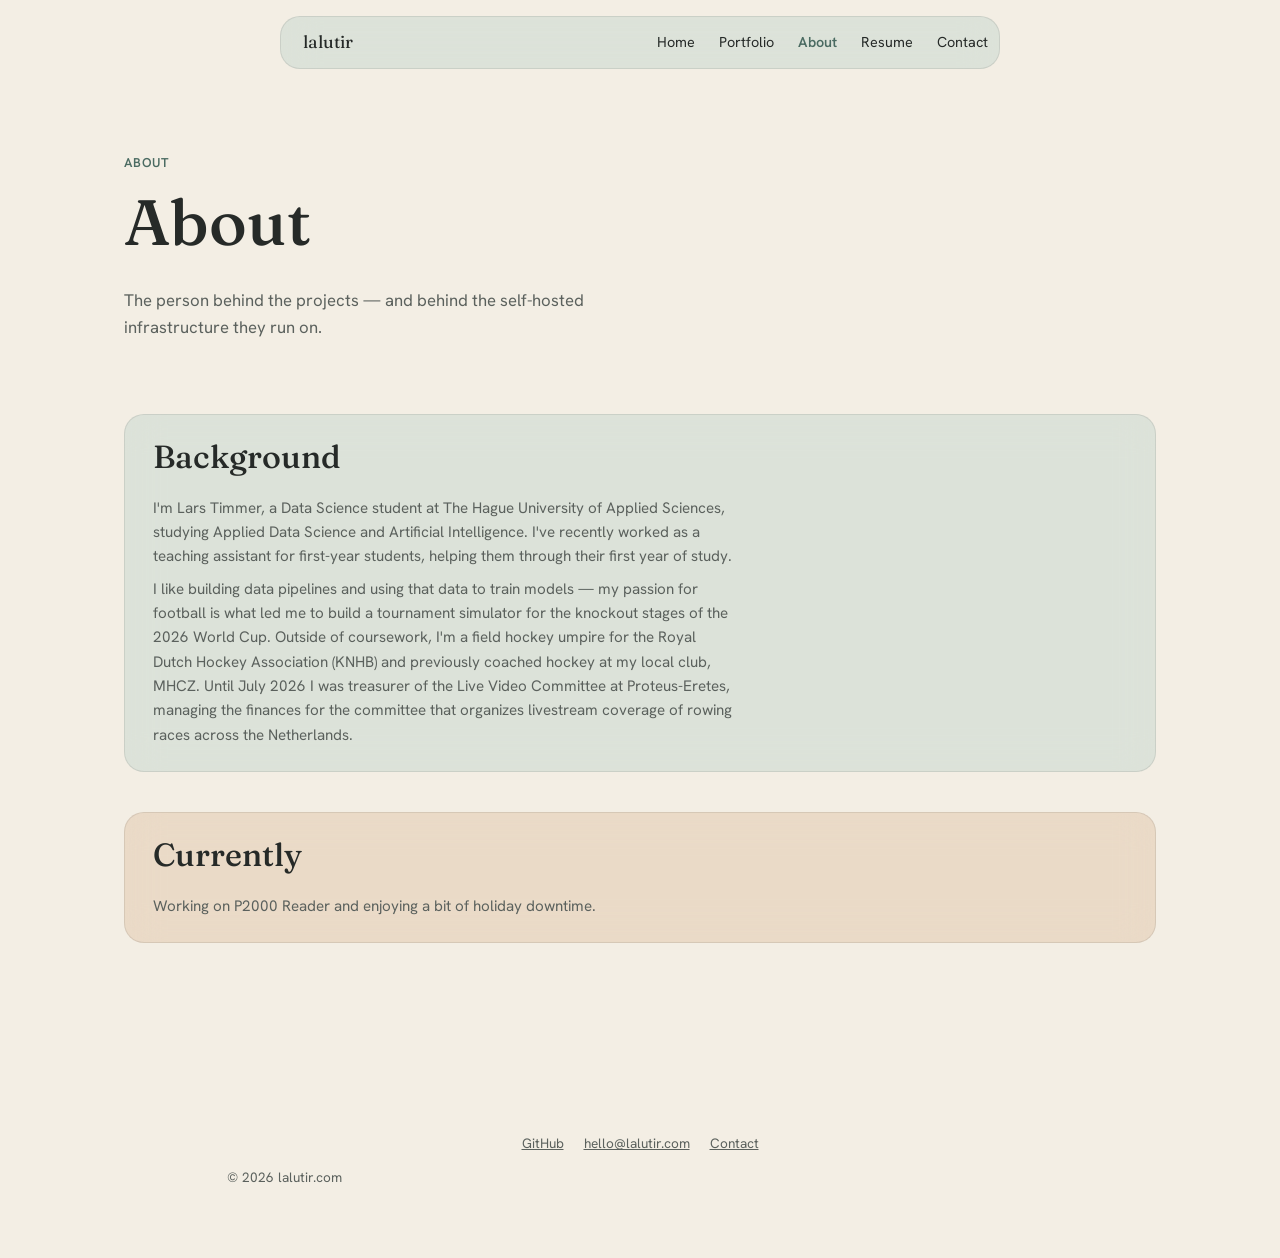
==== about/index.html @ 7908f193 "Full multi-page rebuild: home, portfolio, about, resume, contact, 404 Adds the Seaglass design syste" ====
<!DOCTYPE html>
<html lang="en">
<head>
<meta charset="UTF-8">
<meta name="viewport" content="width=device-width, initial-scale=1.0">
<title>About — lalutir.com</title>
<meta name="description" content="A bit about the person behind lalutir.com and its self-hosted projects.">
<meta name="theme-color" content="#F3EEE4">
<meta property="og:type" content="profile">
<meta property="og:title" content="About — lalutir.com">
<meta property="og:description" content="A bit about the person behind lalutir.com and its self-hosted projects.">
<meta property="og:url" content="https://lalutir.com/about/">
<meta property="og:image" content="https://lalutir.com/assets/og-image.png">
<meta name="twitter:card" content="summary_large_image">
<link rel="icon" href="/assets/favicon.svg" type="image/svg+xml">
<link rel="preconnect" href="https://fonts.googleapis.com">
<link rel="preconnect" href="https://fonts.gstatic.com" crossorigin>
<link href="https://fonts.googleapis.com/css2?family=Fraunces:opsz,wght@9..144,300..600&family=Hanken+Grotesk:wght@400;500;600&display=swap" rel="stylesheet">
<link rel="stylesheet" href="/assets/css/tokens.css">
<link rel="stylesheet" href="/assets/css/site.css">
</head>
<body>

<a href="#main" class="skip-link">Skip to content</a>

<nav class="site-nav glass-panel" aria-label="Primary">
  <a class="mark" href="/">lalutir</a>
  <button class="nav-toggle" aria-expanded="false" aria-controls="nav-links">Menu</button>
  <ul id="nav-links">
    <li><a href="/">Home</a></li>
    <li><a href="/portfolio/">Portfolio</a></li>
    <li><a href="/about/" aria-current="page">About</a></li>
    <li><a href="/resume/">Resume</a></li>
    <li><a href="/contact/">Contact</a></li>
  </ul>
</nav>

<main id="main">

  <header class="page-header">
    <span class="eyebrow">About</span>
    <h1>About</h1>
    <p class="intro">The person behind the projects — and behind the self-hosted infrastructure they run on.</p>
  </header>

  <div class="section">

    <article class="resume-block">
      <div class="entry glass-panel">
        <h2>Background</h2>
        <p>I'm Lars Timmer, a Data Science student at The Hague University of Applied Sciences, studying Applied Data Science and Artificial Intelligence. I've recently worked as a teaching assistant for first-year students, helping them through their first year of study.</p>
        <p>I like building data pipelines and using that data to train models — my passion for football is what led me to build a tournament simulator for the knockout stages of the 2026 World Cup. Outside of coursework, I'm a field hockey umpire for the Royal Dutch Hockey Association (KNHB) and previously coached hockey at my local club, MHCZ. Until July 2026 I was treasurer of the Live Video Committee at Proteus-Eretes, managing the finances for the committee that organizes livestream coverage of rowing races across the Netherlands.</p>
      </div>
    </article>

    <article class="resume-block">
      <div class="entry glass-panel glass-panel--amber">
        <h2>Currently</h2>
        <p>Working on P2000 Reader and enjoying a bit of holiday downtime.</p>
      </div>
    </article>

  </div>

</main>

<footer class="site-footer">
  <div class="footer-links">
    <a href="https://github.com/lalutir" target="_blank" rel="noopener">GitHub</a>
    <a href="mailto:hello@lalutir.com">hello@lalutir.com</a>
    <a href="/contact/">Contact</a>
  </div>
  <p>&copy; <span id="year"></span> lalutir.com</p>
</footer>

<script src="/assets/js/site.js"></script>
</body>
</html>
---- assets/css/tokens.css ----
/* ==========================================================================
   Seaglass — Design Tokens
   Tumbled, tinted, translucent. Portable — do not edit for this site's
   specific needs; put site-specific rules in site.css instead.
   See /CLAUDE.md for the rules behind these values.
   ========================================================================== */

:root {
  /* Color — tumbled sea-glass palette */
  --sand:          #F3EEE4;  /* base background — warm, never pure white */
  --sand-solid:    #EFEADF;  /* opaque fallback for prefers-reduced-transparency */
  --seafoam:       #B9CFC7;  /* primary — the common sea-glass green */
  --seafoam-deep:  #8AA89D;
  --kelp:          #4B6B62;  /* secondary — deep green, text-safe accents */
  --amber-glass:   #C98A55;  /* warm accent — tumbled bottle glass */
  --cobalt-rare:   #3E5A82;  /* THE one saturated accent — once per screen, max */
  --ink:           #262A28;  /* text — near-black, never pure #000 */
  --ink-soft:      #5B615D;  /* secondary / muted text */

  /* Glass surfaces */
  --glass-tint-seafoam: rgba(185, 207, 199, .38);
  --glass-tint-amber:   rgba(201, 138, 85, .20);
  --glass-tint-kelp:    rgba(75, 107, 98, .16);
  --glass-border:       rgba(38, 42, 40, .10);
  --glass-blur:         18px;
  --glass-blur-deep:    30px;

  /* Type */
  --font-display: 'Fraunces', Georgia, serif;
  --font-body:    'Hanken Grotesk', -apple-system, BlinkMacSystemFont, sans-serif;
  --size-display: clamp(2.25rem, 5vw, 4.25rem);
  --size-h2:      clamp(1.4rem, 2.6vw, 2rem);
  --size-body:    1rem;

  /* Layout & motion */
  --radius-panel:   1.25rem;
  --radius-control: 0.65rem;
  --space-section:  clamp(4rem, 8vw, 7rem);
  --space-unit:     8px;
  --motion-shift:   0.4s ease;
  --max-width:      1080px;
}

/* Display text: force the low-opsz cut of Fraunces so it stays soft even
   at large sizes — left on auto it snaps to a tighter, higher-contrast
   cut at big sizes, which fights the whole point. */
.font-display {
  font-family: var(--font-display);
  font-optical-sizing: none;
  font-variation-settings: 'opsz' 12;
}

/* Reusable glass-panel base — extend with modifiers, don't fight it with
   competing background/blur declarations in component files. */
.glass-panel {
  background: var(--glass-tint-seafoam);
  backdrop-filter: blur(var(--glass-blur));
  -webkit-backdrop-filter: blur(var(--glass-blur));
  border: 1px solid var(--glass-border);
  border-radius: var(--radius-panel);
  transition: backdrop-filter var(--motion-shift), background var(--motion-shift), opacity var(--motion-shift);
}

.glass-panel--amber { background: var(--glass-tint-amber); }
.glass-panel--kelp  { background: var(--glass-tint-kelp); }
.glass-panel--deep  {
  backdrop-filter: blur(var(--glass-blur-deep));
  -webkit-backdrop-filter: blur(var(--glass-blur-deep));
}

@media (prefers-reduced-transparency: reduce) {
  .glass-panel,
  .glass-panel--amber,
  .glass-panel--kelp {
    background: var(--sand-solid);
    backdrop-filter: none;
    -webkit-backdrop-filter: none;
  }
}

@media (prefers-reduced-motion: reduce) {
  .glass-panel { transition: none; }
}
---- assets/css/site.css ----
/* ==========================================================================
   lalutir.com — site.css
   Implementation layer. tokens.css defines the palette/type/glass system;
   this file is everything specific to this site's pages. Never redeclare
   a color or spacing value here — reference the token.
   ========================================================================== */

* { box-sizing: border-box; }

html { scroll-behavior: smooth; }

body {
  margin: 0;
  background: var(--sand);
  color: var(--ink);
  font-family: var(--font-body);
  line-height: 1.6;
  -webkit-font-smoothing: antialiased;
}

h1, h2, h3 {
  font-family: var(--font-display);
  font-optical-sizing: none;
  font-variation-settings: 'opsz' 12;
  font-weight: 500;
  line-height: 1.15;
  margin: 0 0 0.45em;
}

p { margin: 0 0 1em; color: var(--ink-soft); max-width: 65ch; }
a { color: var(--kelp); }
a:hover { color: var(--ink); }

:focus-visible {
  outline: 2px solid var(--cobalt-rare);
  outline-offset: 3px;
  border-radius: 4px;
}

.wrap {
  max-width: var(--max-width);
  margin: 0 auto;
  padding: 0 1.5rem;
}

img, svg { max-width: 100%; display: block; }

/* ---- Skip link (a11y — appears on keyboard focus only) ---- */
.skip-link {
  position: absolute;
  left: -999px;
  top: auto;
  background: var(--ink);
  color: var(--sand);
  padding: 0.75rem 1.25rem;
  border-radius: var(--radius-control);
  z-index: 100;
}
.skip-link:focus {
  left: 1rem;
  top: 1rem;
}

/* ---- Nav ---- */
.site-nav {
  position: sticky;
  top: 1rem;
  z-index: 20;
  margin: 1rem auto 0;
  max-width: 720px;
  display: flex;
  justify-content: space-between;
  align-items: center;
  padding: 0.7rem 0.7rem 0.7rem 1.35rem;
}
.site-nav .mark {
  font-family: var(--font-display);
  font-optical-sizing: none;
  font-variation-settings: 'opsz' 12;
  font-size: 1.1rem;
  color: var(--ink);
  text-decoration: none;
}
.nav-toggle {
  display: none;
  background: none;
  border: none;
  font: inherit;
  font-size: 0.85rem;
  font-weight: 600;
  color: var(--ink);
  cursor: pointer;
  padding: 0.5rem 0.85rem;
}
.site-nav ul {
  list-style: none;
  display: flex;
  gap: 1.5rem;
  margin: 0;
  padding: 0;
  font-size: 0.9rem;
}
.site-nav a { color: var(--ink); text-decoration: none; }
.site-nav a:hover,
.site-nav a[aria-current="page"] { color: var(--kelp); }
.site-nav a[aria-current="page"] { font-weight: 600; }

@media (max-width: 620px) {
  .nav-toggle { display: block; }
  .site-nav ul {
    position: absolute;
    top: calc(100% + 0.5rem);
    left: 0;
    right: 0;
    flex-direction: column;
    gap: 0;
    background: var(--sand-solid);
    border: 1px solid var(--glass-border);
    border-radius: var(--radius-panel);
    padding: 0.5rem;
    display: none;
  }
  .site-nav ul.is-open { display: flex; }
  .site-nav li { border-bottom: 1px solid var(--glass-border); }
  .site-nav li:last-child { border-bottom: none; }
  .site-nav a { display: block; padding: 0.75rem 1rem; }
}

/* ---- Footer ---- */
.site-footer {
  text-align: center;
  padding: 3rem 1.5rem 3.5rem;
  font-size: 0.85rem;
  color: var(--ink-soft);
}
.site-footer .footer-links {
  display: flex;
  justify-content: center;
  gap: 1.25rem;
  margin-bottom: 0.75rem;
  flex-wrap: wrap;
}
.site-footer a { color: var(--ink-soft); }
.site-footer a:hover { color: var(--kelp); }

/* ---- Page header (Portfolio / About / Resume / Contact) ---- */
.page-header {
  padding: clamp(3rem, 7vw, 5rem) 1.5rem 1rem;
  max-width: var(--max-width);
  margin: 0 auto;
}
.eyebrow {
  display: inline-block;
  font-size: 0.8rem;
  font-weight: 600;
  letter-spacing: 0.06em;
  text-transform: uppercase;
  color: var(--kelp);
  margin-bottom: 0.75rem;
}
.page-header h1 { font-size: var(--size-display); }
.page-header .intro { font-size: 1.05rem; max-width: 60ch; }

/* ---- Buttons ---- */
.btn {
  display: inline-flex;
  align-items: center;
  gap: 0.4rem;
  padding: 0.75rem 1.4rem;
  border-radius: var(--radius-control);
  font-size: 0.95rem;
  font-weight: 600;
  text-decoration: none;
  border: none;
  cursor: pointer;
  transition: transform var(--motion-shift);
}
.btn:hover { transform: translateY(-2px); }
.btn-primary { background: var(--cobalt-rare); color: var(--sand); }
.btn-secondary {
  background: transparent;
  color: var(--ink);
  border: 1px solid var(--glass-border);
}

/* ==========================================================================
   Home
   ========================================================================== */
.hero { padding: var(--space-section) 1.5rem 3rem; display: flex; justify-content: center; }
.hero-panel {
  --mx: 0;
  --my: 0;
  max-width: 720px;
  padding: clamp(2rem, 5vw, 3.5rem);
  text-align: center;
  background:
    radial-gradient(circle at calc(50% + var(--mx) * 8%) calc(50% + var(--my) * 8%), var(--glass-tint-seafoam), transparent 70%),
    var(--glass-tint-seafoam);
}
.hero-panel .eyebrow { display: block; margin-bottom: 1rem; }
.hero-panel h1 { font-size: var(--size-display); }
.hero-panel .lede { font-size: 1.1rem; max-width: 50ch; margin-inline: auto; }
.hero-actions { display: flex; gap: 0.75rem; justify-content: center; margin-top: 1.5rem; flex-wrap: wrap; }

.section { padding: 2.5rem 1.5rem var(--space-section); max-width: var(--max-width); margin: 0 auto; }
.section-head { display: flex; justify-content: space-between; align-items: baseline; gap: 1rem; margin-bottom: 1.75rem; flex-wrap: wrap; }
.section-head h2 { font-size: var(--size-h2); margin: 0; }
.section-head a { font-size: 0.9rem; white-space: nowrap; }

.work-grid {
  display: grid;
  grid-template-columns: repeat(auto-fit, minmax(280px, 1fr));
  gap: 1.5rem;
}
.work-card {
  padding: 1.75rem;
  display: flex;
  flex-direction: column;
  gap: 0.6rem;
  text-decoration: none;
  color: inherit;
  opacity: 0.82;
  backdrop-filter: blur(calc(var(--glass-blur) + 6px));
  -webkit-backdrop-filter: blur(calc(var(--glass-blur) + 6px));
}
.work-card:hover,
.work-card.is-focused {
  opacity: 1;
  backdrop-filter: blur(var(--glass-blur));
  -webkit-backdrop-filter: blur(var(--glass-blur));
}
.work-card .work-icon { font-size: 1.6rem; }
.work-card h3 { font-size: 1.05rem; margin-bottom: 0; }
.work-card p { font-size: 0.92rem; margin-bottom: 0.25rem; }
.work-card .work-link { font-size: 0.82rem; color: var(--kelp); }

.infra-note { padding: 1.75rem; }
.infra-note p:last-child { margin-bottom: 0; }

/* ==========================================================================
   Portfolio
   ========================================================================== */
.project {
  padding: clamp(1.75rem, 4vw, 2.75rem);
  margin-bottom: 1.75rem;
  display: grid;
  grid-template-columns: auto 1fr;
  gap: 1.5rem;
  opacity: 0.85;
  backdrop-filter: blur(calc(var(--glass-blur) + 6px));
  -webkit-backdrop-filter: blur(calc(var(--glass-blur) + 6px));
}
.project.is-focused {
  opacity: 1;
  backdrop-filter: blur(var(--glass-blur));
  -webkit-backdrop-filter: blur(var(--glass-blur));
}
.project-icon {
  font-size: 2.2rem;
  width: 3rem;
  height: 3rem;
  display: flex;
  align-items: center;
  justify-content: center;
}
.project h2 { font-size: var(--size-h2); }
.tag-list { display: flex; flex-wrap: wrap; gap: 0.5rem; margin: 0.75rem 0 1.25rem; }
.tag {
  font-size: 0.78rem;
  font-weight: 600;
  padding: 0.3rem 0.7rem;
  border-radius: 999px;
  background: var(--sand-solid);
  border: 1px solid var(--glass-border);
  color: var(--ink-soft);
}
.project-links { display: flex; gap: 0.75rem; flex-wrap: wrap; }

@media (max-width: 560px) {
  .project { grid-template-columns: 1fr; }
}

.more-projects {
  padding: 2rem;
  text-align: center;
}

/* ==========================================================================
   Resume
   ========================================================================== */
.resume-block { margin-bottom: 2.5rem; }
.resume-block h2 { font-size: var(--size-h2); margin-bottom: 1.25rem; }
.entry { padding: 1.5rem 1.75rem; margin-bottom: 1rem; }
.entry-head { display: flex; justify-content: space-between; gap: 1rem; flex-wrap: wrap; align-items: baseline; }
.entry-head h3 { font-size: 1.05rem; margin-bottom: 0; }
.entry-when { font-size: 0.85rem; color: var(--ink-soft); white-space: nowrap; }
.entry p { margin-top: 0.5rem; margin-bottom: 0; font-size: 0.95rem; }
.skills-panel { padding: 1.75rem; }
.skills-groups { display: grid; grid-template-columns: repeat(auto-fit, minmax(200px, 1fr)); gap: 1.25rem; }
.skills-group h3 { font-size: 0.85rem; text-transform: uppercase; letter-spacing: 0.05em; color: var(--kelp); margin-bottom: 0.6rem; }
.skills-group ul { list-style: none; margin: 0; padding: 0; font-size: 0.92rem; }
.skills-group li { margin-bottom: 0.3rem; }
.placeholder-note {
  font-size: 0.85rem;
  font-style: italic;
  color: var(--amber-glass);
  border-left: 2px solid var(--amber-glass);
  padding-left: 0.75rem;
  margin: 0.75rem 0 0;
}

/* ==========================================================================
   Contact
   ========================================================================== */
.contact-list { list-style: none; margin: 1.5rem 0 0; padding: 0; display: grid; gap: 1rem; max-width: 480px; }
.contact-list a {
  display: flex;
  align-items: center;
  gap: 0.9rem;
  padding: 1.1rem 1.4rem;
  text-decoration: none;
  color: var(--ink);
}
.contact-list .contact-icon { font-size: 1.3rem; }
.contact-list .contact-detail { font-size: 0.85rem; color: var(--ink-soft); display: block; }

/* ==========================================================================
   404
   ========================================================================== */
.not-found {
  min-height: 70vh;
  display: flex;
  align-items: center;
  justify-content: center;
  padding: 2rem 1.5rem;
}
.not-found .glass-panel { text-align: center; padding: clamp(2rem, 5vw, 3rem); max-width: 480px; }
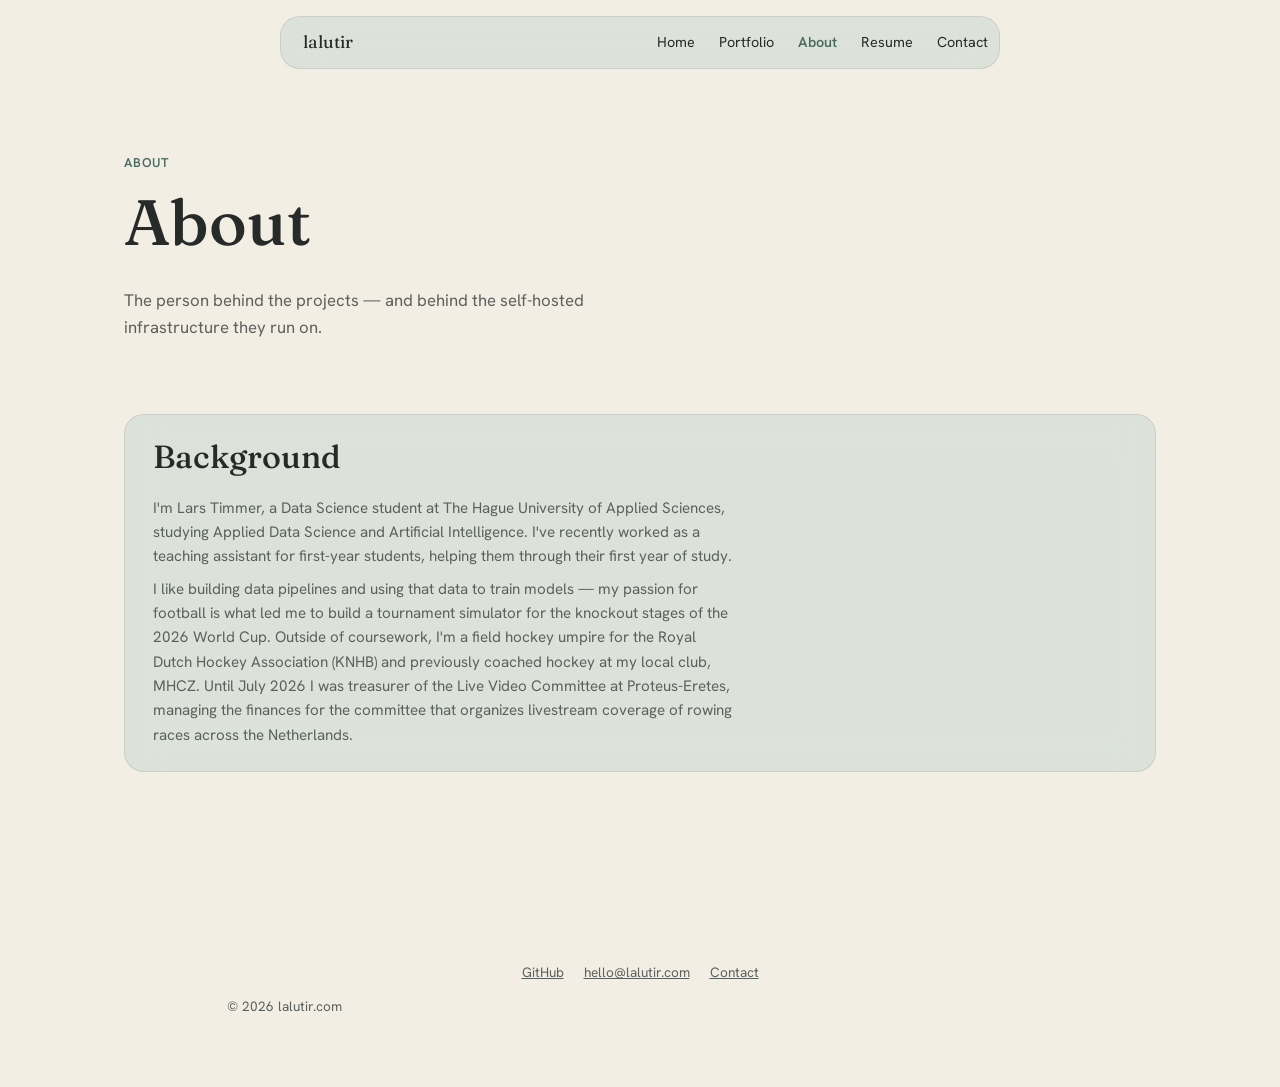
==== commit 7df27c20: "feat: add News Scanner portfolio write-up, drop About's Currently Give News Scanner its own full wri" ====
--- a/about/index.html
+++ b/about/index.html
@@ -53,13 +53,6 @@
       </div>
     </article>
 
-    <article class="resume-block">
-      <div class="entry glass-panel glass-panel--amber">
-        <h2>Currently</h2>
-        <p>Working on P2000 Reader and enjoying a bit of holiday downtime.</p>
-      </div>
-    </article>
-
   </div>
 
 </main>
